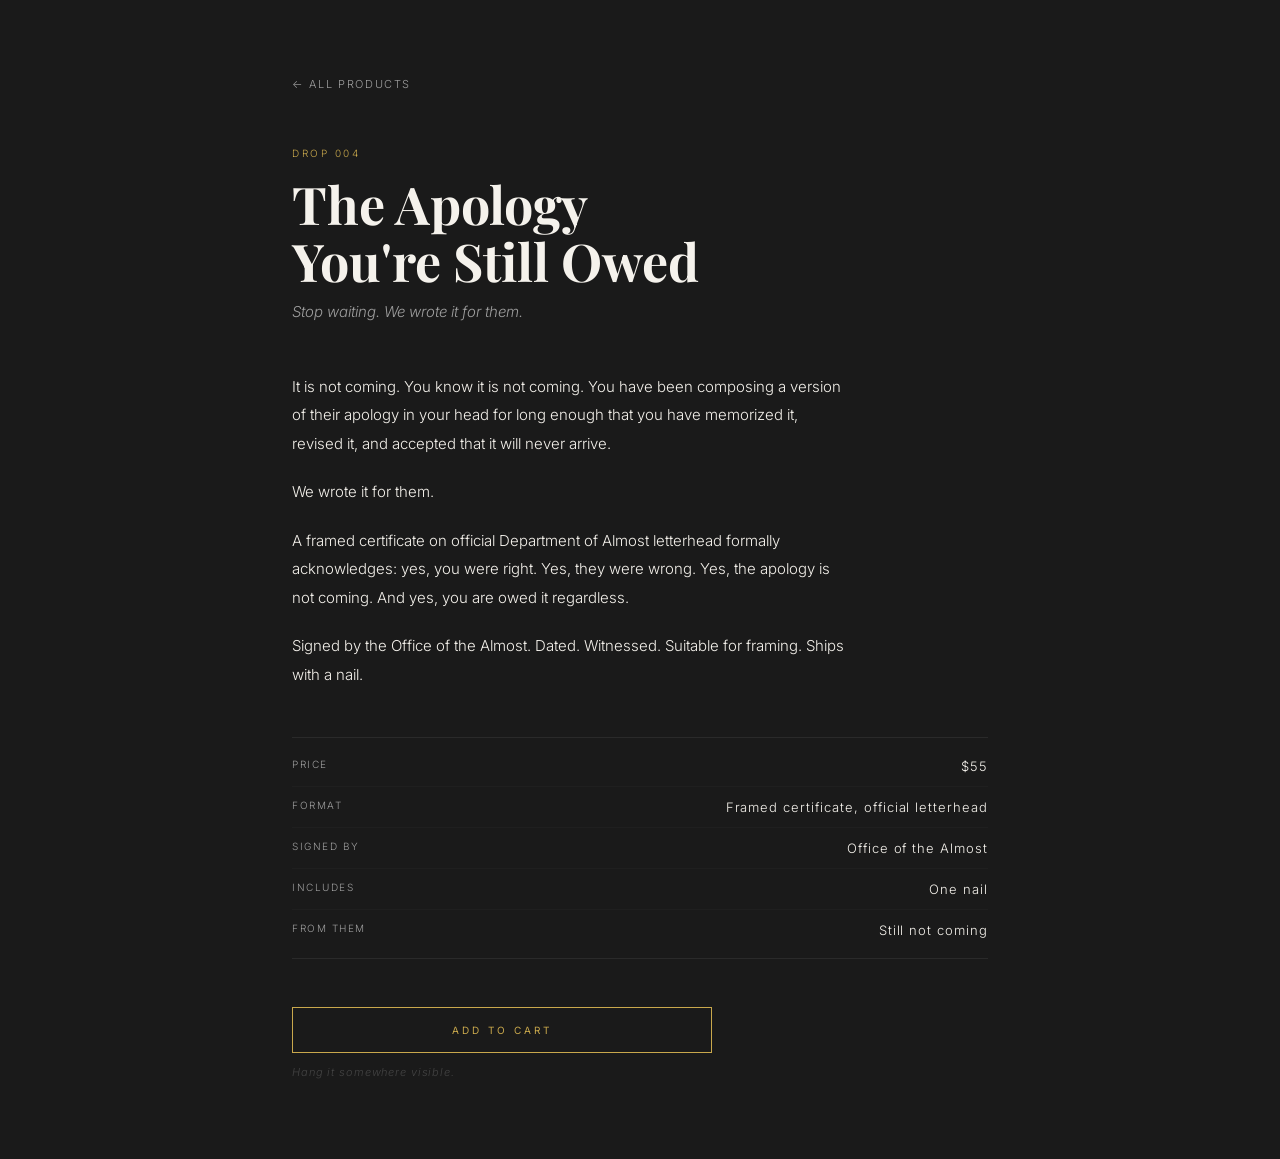
==== product/apology-owed.html @ 3edcb630 "Drop: New catalog. Funnier. Sharper. More honest." ====
<!DOCTYPE html>
<html lang="en">
<head>
  <meta charset="UTF-8" />
  <meta name="viewport" content="width=device-width, initial-scale=1.0" />
  <title>Drop 004 — The Apology You're Still Owed</title>
  <link rel="preconnect" href="https://fonts.googleapis.com">
  <link href="https://fonts.googleapis.com/css2?family=Playfair+Display:wght@400;700&family=Inter:wght@300;400;500&display=swap" rel="stylesheet">
  <link rel="stylesheet" href="../style.css" />
</head>
<body>
  <div class="container">
    <a href="../index.html" class="nav-back">&larr; All Products</a>
    <span class="drop-label">Drop 004</span>
    <h1 class="product-title">The Apology<br>You're Still Owed</h1>
    <p class="product-tagline">Stop waiting. We wrote it for them.</p>

    <div class="product-body">
      <p>It is not coming. You know it is not coming. You have been composing a version of their apology in your head for long enough that you have memorized it, revised it, and accepted that it will never arrive.</p>
      <p>We wrote it for them.</p>
      <p>A framed certificate on official Department of Almost letterhead formally acknowledges: yes, you were right. Yes, they were wrong. Yes, the apology is not coming. And yes, you are owed it regardless.</p>
      <p>Signed by the Office of the Almost. Dated. Witnessed. Suitable for framing. Ships with a nail.</p>
    </div>

    <div class="product-meta">
      <div class="meta-row"><span class="meta-label">Price</span><span class="meta-value">$55</span></div>
      <div class="meta-row"><span class="meta-label">Format</span><span class="meta-value">Framed certificate, official letterhead</span></div>
      <div class="meta-row"><span class="meta-label">Signed by</span><span class="meta-value">Office of the Almost</span></div>
      <div class="meta-row"><span class="meta-label">Includes</span><span class="meta-value">One nail</span></div>
      <div class="meta-row"><span class="meta-label">From them</span><span class="meta-value">Still not coming</span></div>
    </div>

    <button class="add-to-cart" onclick="this.textContent='Added.'; this.style.background='var(--provisional-gold)'; this.style.color='var(--almost-black)';">Add to Cart</button>
    <p class="cart-note">Hang it somewhere visible.</p>
  </div>
</body>
</html>
---- style.css ----
*, *::before, *::after { box-sizing: border-box; margin: 0; padding: 0; }

:root {
  --almost-black: #1A1A1A;
  --not-quite-white: #F5F2EC;
  --provisional-gold: #C9A84C;
  --unfinished-grey: #9E9E9E;
  --deep-grey: #2a2a2a;
}

html, body {
  background-color: var(--almost-black);
  color: var(--not-quite-white);
  font-family: 'Inter', sans-serif;
  font-weight: 300;
  min-height: 100vh;
}

.container {
  max-width: 760px;
  margin: 0 auto;
  padding: 72px 32px 80px;
}

header {
  margin-bottom: 64px;
  border-bottom: 1px solid #222;
  padding-bottom: 24px;
  display: flex;
  justify-content: space-between;
  align-items: flex-end;
}

.eyebrow {
  font-family: 'Playfair Display', serif;
  font-size: 18px;
  color: var(--not-quite-white);
}

.sub-eyebrow {
  font-size: 10px;
  letter-spacing: 0.15em;
  color: var(--unfinished-grey);
  text-transform: uppercase;
}

h1 {
  font-family: 'Playfair Display', serif;
  font-size: clamp(36px, 6vw, 58px);
  font-weight: 700;
  line-height: 1.1;
  margin-bottom: 20px;
  color: var(--not-quite-white);
}

.intro {
  font-size: 15px;
  line-height: 1.8;
  color: var(--unfinished-grey);
  margin-bottom: 56px;
  max-width: 520px;
}

.catalog {
  display: flex;
  flex-direction: column;
  gap: 0;
}

.product-card {
  display: grid;
  grid-template-columns: 48px 1fr 64px;
  align-items: center;
  gap: 24px;
  padding: 24px 0;
  border-bottom: 1px solid #222;
  text-decoration: none;
  color: inherit;
  transition: background 0.15s;
  cursor: pointer;
}

.product-card:hover {
  background: #1f1f1f;
  padding-left: 12px;
  padding-right: 12px;
  margin-left: -12px;
  margin-right: -12px;
}

.product-card:hover h2 {
  color: var(--provisional-gold);
}

.drop-num {
  font-size: 11px;
  letter-spacing: 0.15em;
  color: var(--unfinished-grey);
  font-weight: 400;
}

.product-card h2 {
  font-family: 'Playfair Display', serif;
  font-size: 18px;
  font-weight: 700;
  margin-bottom: 4px;
  transition: color 0.15s;
}

.product-card p {
  font-size: 13px;
  color: var(--unfinished-grey);
  line-height: 1.6;
}

.price {
  font-size: 13px;
  color: var(--provisional-gold);
  letter-spacing: 0.05em;
  text-align: right;
  white-space: nowrap;
}

.featured {
  border-top: 1px solid var(--provisional-gold);
  border-bottom: 1px solid var(--provisional-gold);
}

footer {
  margin-top: 72px;
  padding-top: 24px;
  border-top: 1px solid #1f1f1f;
  font-size: 11px;
  letter-spacing: 0.12em;
  color: #333;
  text-transform: uppercase;
}

footer a {
  color: #444;
  text-decoration: none;
}

footer a:hover {
  color: var(--provisional-gold);
}

/* Product page styles */
.nav-back {
  font-size: 11px;
  letter-spacing: 0.15em;
  text-transform: uppercase;
  color: var(--unfinished-grey);
  text-decoration: none;
  display: inline-block;
  margin-bottom: 56px;
  transition: color 0.15s;
}
.nav-back:hover { color: var(--provisional-gold); }

.drop-label {
  font-size: 10px;
  letter-spacing: 0.25em;
  color: var(--provisional-gold);
  text-transform: uppercase;
  display: block;
  margin-bottom: 16px;
}

.product-title {
  font-family: 'Playfair Display', serif;
  font-size: clamp(32px, 6vw, 52px);
  font-weight: 700;
  line-height: 1.1;
  margin-bottom: 10px;
}

.product-tagline {
  font-size: 15px;
  color: var(--unfinished-grey);
  font-style: italic;
  margin-bottom: 48px;
  line-height: 1.7;
}

.product-body p {
  font-size: 15px;
  line-height: 1.9;
  margin-bottom: 20px;
  max-width: 560px;
}

.product-meta {
  margin: 48px 0;
  border-top: 1px solid #2a2a2a;
  border-bottom: 1px solid #2a2a2a;
  padding: 8px 0;
}

.meta-row {
  display: flex;
  justify-content: space-between;
  font-size: 12px;
  letter-spacing: 0.08em;
  padding: 12px 0;
  border-bottom: 1px solid #1f1f1f;
}
.meta-row:last-child { border-bottom: none; }
.meta-label { color: var(--unfinished-grey); text-transform: uppercase; letter-spacing: 0.15em; font-size: 10px; }
.meta-value { color: var(--not-quite-white); font-size: 13px; }

.add-to-cart {
  width: 100%;
  max-width: 420px;
  background: transparent;
  border: 1px solid var(--provisional-gold);
  color: var(--provisional-gold);
  padding: 16px;
  font-family: 'Inter', sans-serif;
  font-size: 10px;
  letter-spacing: 0.3em;
  text-transform: uppercase;
  cursor: pointer;
  transition: all 0.2s;
  margin-top: 32px;
  display: block;
}
.add-to-cart:hover { background: var(--provisional-gold); color: var(--almost-black); }

.cart-note {
  font-size: 11px;
  color: #444;
  letter-spacing: 0.08em;
  margin-top: 12px;
  font-style: italic;
}

.disclaimer {
  font-size: 10px;
  color: #333;
  line-height: 1.7;
  margin-top: 48px;
  max-width: 480px;
  letter-spacing: 0.03em;
}
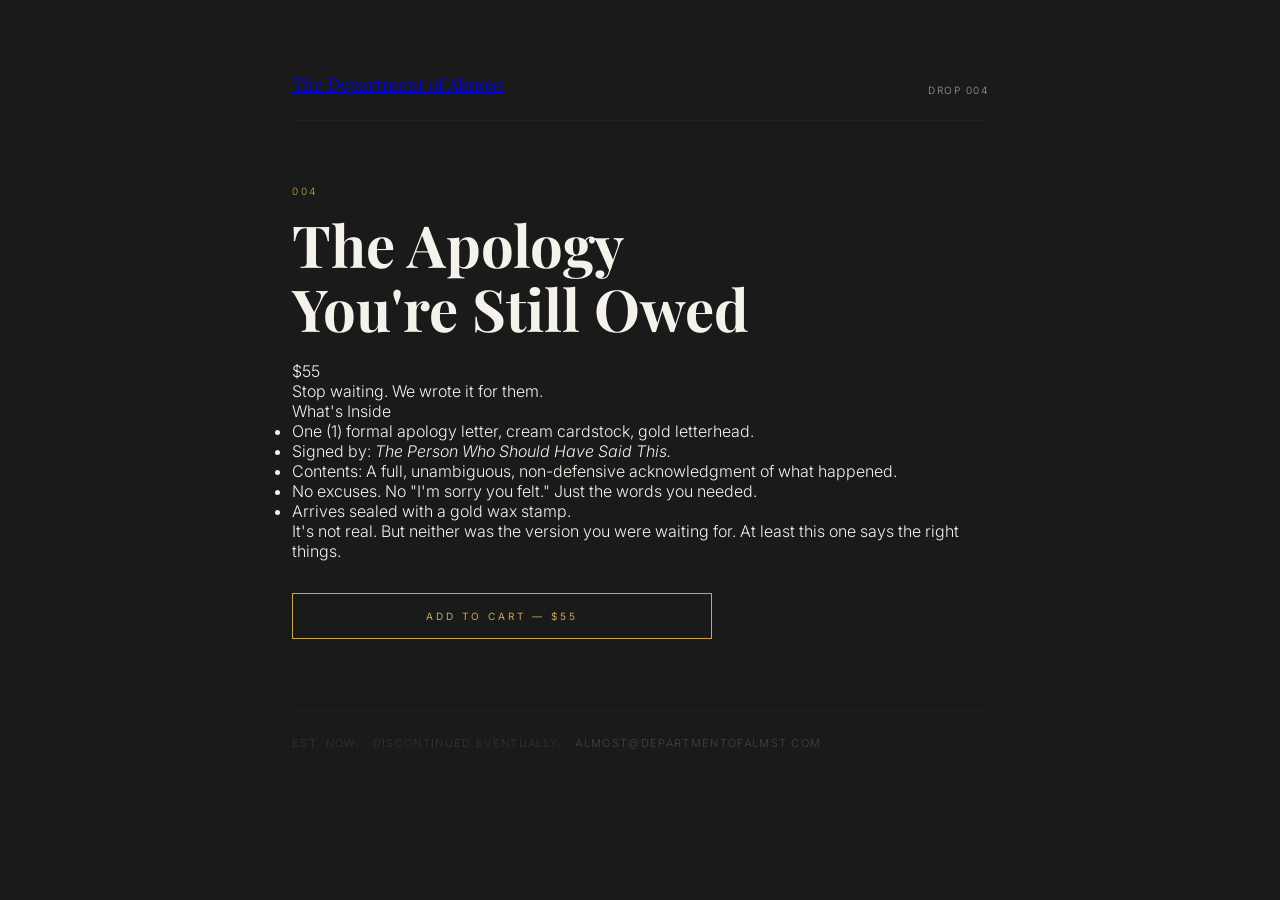
==== commit bd5af533: "feat: build all 10 product pages — drops 001–010" ====
--- a/product/apology-owed.html
+++ b/product/apology-owed.html
@@ -3,35 +3,38 @@
 <head>
   <meta charset="UTF-8" />
   <meta name="viewport" content="width=device-width, initial-scale=1.0" />
-  <title>Drop 004 — The Apology You're Still Owed</title>
+  <title>004 — The Apology You're Still Owed | The Department of Almost</title>
   <link rel="preconnect" href="https://fonts.googleapis.com">
   <link href="https://fonts.googleapis.com/css2?family=Playfair+Display:wght@400;700&family=Inter:wght@300;400;500&display=swap" rel="stylesheet">
   <link rel="stylesheet" href="../style.css" />
 </head>
 <body>
   <div class="container">
-    <a href="../index.html" class="nav-back">&larr; All Products</a>
-    <span class="drop-label">Drop 004</span>
-    <h1 class="product-title">The Apology<br>You're Still Owed</h1>
-    <p class="product-tagline">Stop waiting. We wrote it for them.</p>
-
-    <div class="product-body">
-      <p>It is not coming. You know it is not coming. You have been composing a version of their apology in your head for long enough that you have memorized it, revised it, and accepted that it will never arrive.</p>
-      <p>We wrote it for them.</p>
-      <p>A framed certificate on official Department of Almost letterhead formally acknowledges: yes, you were right. Yes, they were wrong. Yes, the apology is not coming. And yes, you are owed it regardless.</p>
-      <p>Signed by the Office of the Almost. Dated. Witnessed. Suitable for framing. Ships with a nail.</p>
-    </div>
-
-    <div class="product-meta">
-      <div class="meta-row"><span class="meta-label">Price</span><span class="meta-value">$55</span></div>
-      <div class="meta-row"><span class="meta-label">Format</span><span class="meta-value">Framed certificate, official letterhead</span></div>
-      <div class="meta-row"><span class="meta-label">Signed by</span><span class="meta-value">Office of the Almost</span></div>
-      <div class="meta-row"><span class="meta-label">Includes</span><span class="meta-value">One nail</span></div>
-      <div class="meta-row"><span class="meta-label">From them</span><span class="meta-value">Still not coming</span></div>
-    </div>
-
-    <button class="add-to-cart" onclick="this.textContent='Added.'; this.style.background='var(--provisional-gold)'; this.style.color='var(--almost-black)';">Add to Cart</button>
-    <p class="cart-note">Hang it somewhere visible.</p>
+    <header>
+      <p class="eyebrow"><a href="../index.html">The Department of Almost</a></p>
+      <p class="sub-eyebrow">Drop 004</p>
+    </header>
+    <main class="product-page">
+      <p class="drop-label">004</p>
+      <h1>The Apology<br>You're Still Owed</h1>
+      <p class="product-price">$55</p>
+      <p class="product-description">Stop waiting. We wrote it for them.</p>
+      <div class="product-contents">
+        <p class="contents-label">What's Inside</p>
+        <ul>
+          <li>One (1) formal apology letter, cream cardstock, gold letterhead.</li>
+          <li>Signed by: <em>The Person Who Should Have Said This.</em></li>
+          <li>Contents: A full, unambiguous, non-defensive acknowledgment of what happened.</li>
+          <li>No excuses. No "I'm sorry you felt." Just the words you needed.</li>
+          <li>Arrives sealed with a gold wax stamp.</li>
+        </ul>
+      </div>
+      <p class="product-note">It's not real. But neither was the version you were waiting for. At least this one says the right things.</p>
+      <button class="add-to-cart" onclick="this.textContent='Added.'; this.disabled=true;">Add to Cart — $55</button>
+    </main>
+    <footer>
+      <p>Est. Now.&nbsp;&middot;&nbsp;Discontinued Eventually.&nbsp;&middot;&nbsp;<a href="mailto:almost@departmentofalmst.com">almost@departmentofalmst.com</a></p>
+    </footer>
   </div>
 </body>
 </html>
